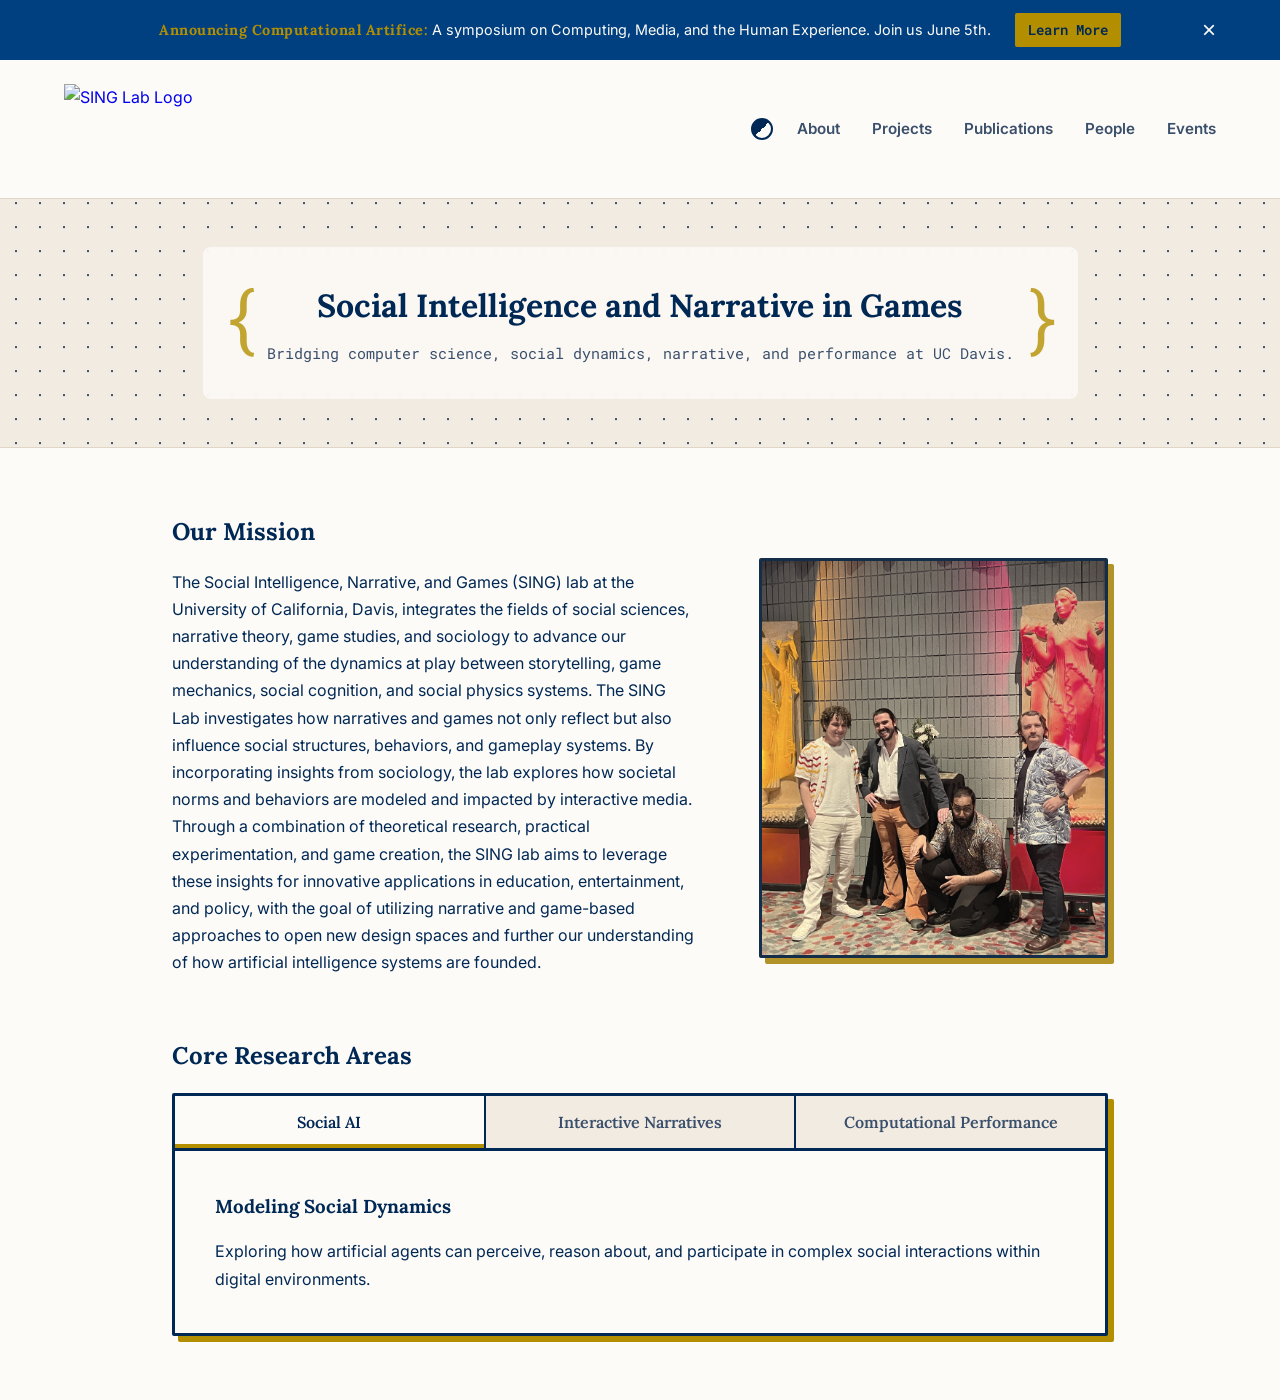
==== index.html @ 9c3cd9ea "adding new images and adjusting readme" ====
<!DOCTYPE html>
<html lang="en">
<head>
    <meta charset="UTF-8">
    <meta name="viewport" content="width=device-width, initial-scale=1.0">
    <meta name="description" content="Explore the SING Lab at UC Davis. We research social intelligence, interactive narrative, and computational performance in games and AI.">
    <title>About | SING Lab</title>
    <link rel="stylesheet" href="style.css">
    <link href="https://fonts.googleapis.com/css2?family=Lora:wght@400;600&family=Inter:wght@300;400;600&family=Roboto+Mono:wght@700&display=swap" rel="stylesheet">
</head>
<body>
    <div class="symposium-banner" id="symposium-banner">
        <span class="banner-text"><strong>Announcing Computational Artifice:</strong> A symposium on Computing, Media, and the Human Experience. Join us June 5th.</span>
        <a href="events.html" class="banner-btn">Learn More</a>
        <button id="close-banner" class="close-banner-btn" aria-label="Dismiss banner">&times;</button>
    </div>

    <nav>
        <a href="index.html" class="nav-brand">
            <img src="media/sing-logo-test.png" alt="SING Lab Logo" class="brand-icon">
        </a>
        <button id="theme-toggle" class="theme-btn" aria-label="Toggle Dark Mode"></button>
        <button class="hamburger" aria-label="Toggle navigation">
            <span class="bar"></span>
            <span class="bar"></span>
            <span class="bar"></span>
        </button>

        <ul class="nav-links">
            <li><a href="index.html">About</a></li>
            <li><a href="projects.html">Projects</a></li>
            <li><a href="publications.html">Publications</a></li>
            <li><a href="people.html">People</a></li>
            <li><a href="events.html">Events</a></li>
        </ul>
    </nav>

    <header class="hero">
        <div class="container hero-content">
            <h1 id="glitch-target">Social Intelligence and Narrative in Games</h1>
            <p>Bridging computer science, social dynamics, narrative, and performance at UC Davis.</p>
        </div>
    </header>

    <section class="container pb-2 split-layout">
        <div class="about-text">
            <h2>Our Mission</h2>
            <p>The Social Intelligence, Narrative, and Games (SING) lab at the University of California, Davis, integrates the fields of social sciences, narrative theory, game studies, and sociology to advance our understanding of the dynamics at play between storytelling, game mechanics, social cognition, and social physics systems. The SING Lab investigates how narratives and games not only reflect but also influence social structures, behaviors, and gameplay systems. By incorporating insights from sociology, the lab explores how societal norms and behaviors are modeled and impacted by interactive media. Through a combination of theoretical research, practical experimentation, and game creation, the SING lab aims to leverage these insights for innovative applications in education, entertainment, and policy, with the goal of utilizing narrative and game-based approaches to open new design spaces and further our understanding of how <span class="unstable-text" data-text="artificial intelligence systems">artificial intelligence systems</span> are founded.</p>
            <br>
        </div>
        
        <div class="about-image">
            <img src="media/people/team.jpg" alt="The SING Lab Team" class="image-frame" style="min-height: 400px;">
        </div>
    </section>

    <section id="research" class="container pt-0">
        <h2>Core Research Areas</h2>
        <div class="tab-container">
            <div class="tab-buttons">
                <button class="tab-btn active" onclick="openTab(event, 'social-ai')">Social AI</button>
                <button class="tab-btn" onclick="openTab(event, 'interactive-narrative')">Interactive Narratives</button>
                <button class="tab-btn" onclick="openTab(event, 'computational-performance')">Computational Performance</button>
            </div>

            <div id="social-ai" class="tab-content active">
                <h3>Modeling Social Dynamics</h3>
                <p>Exploring how artificial agents can perceive, reason about, and participate in complex social interactions within digital environments.</p>
            </div>

            <div id="interactive-narrative" class="tab-content">
                <h3>Algorithmic Story Generation</h3>
                <p>Focusing on the computational authoring of complex narratives, creating systems that autonomously generate compelling dramatic arcs, dynamic plotlines, and deeply expressive story worlds.</p>
            </div>

            <div id="computational-performance" class="tab-content">
                <h3>Theatrical and Artistic Execution</h3>
                <p>Bridging computer science and the performing arts by developing systems that model stagecraft and seek to enable human-like artistic performances in virtual spaces.</p>
            </div>
        </div>
    </section>

    <script src="script.js"></script>
</body>
</html>
---- style.css ----
/* =========================================
   1. GLOBAL VARIABLES & BASE STYLES
   ========================================= */
:root {
    /* Modern Parchment & UC Davis Theme */
    --bg-main: #FDFBF7;       /* Bright, warm ivory (Main Parchment) */
    --bg-secondary: #F2EBE1;  /* Slightly deeper cream for contrast */
    --text-main: #002855;     /* Deep Navy (Aggie Blue) */
    --text-muted: #3A4F6B;    /* Lighter blue-gray for secondary text */
    --accent-blue: #004080;   /* Academic Blue */
    --accent-gold: #B38F00;   /* Refined UC Davis Gold */
    --border-color: #E0D6C8;  /* Warm, subtle border */
    
    /* Typography */
    --font-heading: 'Lora', serif;
    --font-body: 'Inter', sans-serif;
    --font-mono: 'Roboto Mono', monospace;
}

* {
    margin: 0;
    padding: 0;
    box-sizing: border-box;
}

body {
    font-family: var(--font-body);
    background-color: var(--bg-main);
    color: var(--text-main);
    line-height: 1.7;
}

h1, h2, h3 {
    font-family: var(--font-heading);
    color: var(--text-main);
    margin-bottom: 1rem;
}

/* =========================================
   1.5 DARK MODE VARIABLES & TOGGLE BUTTON
   ========================================= */

body.dark-theme {
    --bg-main: #0D1520;       
    --bg-secondary: #162032;  
    --text-main: #E2E8F0;     
    --text-muted: #94A3B8;    
    --accent-blue: #60A5FA;   
    --accent-gold: #C5A059;   /* Softer, antique brass/gold instead of bright yellow */
    --border-color: #1E293B;  
}

.theme-btn {
    width: 22px;
    height: 22px;
    border-radius: 50%;
    border: 2px solid var(--text-main);
    /* Creates a 50/50 diagonal split */
    background: linear-gradient(135deg, var(--text-main) 50%, transparent 50%);
    padding: 0;
    cursor: pointer;
    margin-right: 1.5rem;
    margin-left: auto; /* Pushes it to the right on mobile */
    transition: transform 0.3s ease, border-color 0.3s ease;
}

.theme-btn:hover {
    transform: scale(1.1);
}

/* Update the circle's colors when in dark mode */
body.dark-theme .theme-btn {
    border-color: var(--accent-gold);
    background: linear-gradient(135deg, var(--accent-gold) 50%, transparent 50%);
}

/* =========================================
   DARK MODE: HERO CONTENT OVERRIDES
   ========================================= */
.dark-theme .hero-content {
    /* Converts your Deep Slate background (#0D1520) into a transparent RGBA */
    background-color: rgba(13, 21, 32, 0.85); 
}

/* Optional: Make the brackets Syntax Blue in dark mode for an IDE feel */
.dark-theme .hero-content::before,
.dark-theme .hero-content::after {
    color: var(--accent-blue); 
}

/* =========================================
   2. UTILITIES & CONTAINERS
   ========================================= */
.container {
    max-width: 1000px;
    margin: 0 auto;
    padding: 4rem 2rem;
}

/* Replaces inline styles for specific spacing tweaks */
.pt-0 { padding-top: 0 !important; }
.pb-2 { padding-bottom: 2rem !important; }
.mb-4 { margin-bottom: 4rem !important; }

/* Replaces inline styles for empty states and loading messages */
.text-italic-muted {
    color: var(--text-muted);
    font-style: italic;
}

/* =========================================
   3. NAVIGATION & HAMBURGER
   ========================================= */
nav {
    display: flex;
    justify-content: space-between;
    align-items: center;
    padding: 1.5rem 5%;
    background-color: var(--bg-main);
    border-bottom: 1px solid var(--border-color);
    position: sticky;
    top: 0;
    z-index: 100;
}

/* =========================================
   NAVBAR BRANDING (LOGO & TEXT)
   ========================================= */
.nav-brand {
    display: flex;
    align-items: center;
    gap: 0.8rem; /* Space between the image and the text */
    text-decoration: none;
    cursor: pointer;
}

.brand-icon {
    height: 90px; /* Increased from 36px so it's clearly legible */
    width: auto;
    object-fit: contain;
}

.brand-text {
    font-family: var(--font-mono);
    font-size: 1.4rem;
    font-weight: 700;
    color: var(--text-main);
    /* Set a fixed width so the navbar doesn't jump around when the text scrambles */
    min-width: 105px; 
    display: inline-block;
}

/* Ensure the text color correctly swaps in Dark Mode */
.dark-theme .brand-text {
    color: var(--text-main); 
}

.nav-links {
    display: flex;
    list-style: none;
    gap: 2rem;
}

.nav-links a {
    text-decoration: none;
    color: var(--text-muted);
    font-weight: 600;
    font-size: 0.95rem;
    transition: color 0.2s ease;
}

.nav-links a:hover {
    color: var(--accent-gold); 
}

/* Highlights the currently active page in the navbar */
.nav-links a.active {
    color: var(--accent-gold);
    font-weight: 600;
    border-bottom: 2px solid var(--accent-gold);
}

.hamburger {
    display: none;
    background: none;
    border: none;
    cursor: pointer;
    padding: 0.5rem;
}

.hamburger .bar {
    display: block;
    width: 25px;
    height: 3px;
    margin: 5px auto;
    background-color: var(--text-main); 
    transition: all 0.3s ease-in-out;
}

.hamburger:hover .bar {
    background-color: var(--accent-gold);
}

/* =========================================
   4. HERO SECTIONS (ALL PAGES)
   ========================================= */
.hero {
    /* Slightly reduced padding */
    padding: 3rem 1.5rem; 
    background-color: var(--bg-secondary);
    border-bottom: 1px solid var(--border-color);
    text-align: center;
    
    /* Subtle Computational Dot Grid */
    background-image: radial-gradient(var(--text-muted) 1px, transparent 1px);
    background-size: 24px 24px;
    background-position: center;
}

.hero-content {
    display: inline-block;
    padding: 2rem 4rem; /* Extra side padding to give the brackets room to breathe */
    position: relative; 
    
    /* The Contrast Fix: A frosted background that softens the dots behind the text */
    background-color: rgba(253, 251, 247, 0.85); /* Your ivory color at 85% opacity */
    backdrop-filter: blur(4px);
    -webkit-backdrop-filter: blur(4px);
    
    border-radius: 8px;
    border: none;
    box-shadow: none;
}

/* The Brackets */
.hero-content::before,
.hero-content::after {
    font-family: var(--font-mono);
    color: var(--accent-gold);
    font-size: 4.5rem; /* Slightly larger */
    font-weight: 400; /* Slightly thicker */
    position: absolute;
    top: 50%;
    transform: translateY(-55%);
    opacity: 0.8; /* Increased from 0.3 so they clearly stand out */
}

.hero-content::before {
    content: '{';
    left: 1rem;
}

.hero-content::after {
    content: '}';
    right: 1rem;
}

/* Specific modifier for the 404 page */
.hero.hero-compact {
    padding: 3rem 2rem; 
}

.hero h1 {
    color: var(--text-main);
    margin-bottom: 0.5rem;
}

.hero p {
    color: var(--text-muted);
    font-family: var(--font-mono); /* Use the mono font for the sub-header */
    font-size: 0.95rem;
}

/* =========================================
   5. INDEX PAGE: RESEARCH TABS
   ========================================= */
.tab-container {
    background-color: var(--bg-main);
    overflow: hidden;
    border: 3px solid var(--text-main);
    border-radius: 2px;
    box-shadow: 6px 6px 0px var(--accent-gold);
}

.tab-buttons {
    display: flex;
    background-color: var(--bg-secondary);
    border-bottom: 3px solid var(--text-main);
}

.tab-btn {
    flex: 1;
    background: none;
    padding: 1rem;
    font-size: 1rem;
    font-family: var(--font-heading);
    font-weight: 600;
    color: var(--text-muted);
    cursor: pointer;
    transition: all 0.3s ease;
    border: none;
    border-right: 2px solid var(--text-main);
}

.tab-btn:last-child {
    border-right: none;
}

.tab-btn:hover {
    background-color: #E8DECC;
}

.tab-btn.active {
    background-color: var(--bg-main);
    color: var(--text-main);
    box-shadow: inset 0 -4px 0 var(--accent-gold); 
}

.tab-content {
    display: none;
    padding: 2.5rem;
    animation: fadeIn 0.4s ease-in-out;
}

.tab-content.active {
    display: block;
}

@keyframes fadeIn {
    from { opacity: 0; transform: translateY(5px); }
    to { opacity: 1; transform: translateY(0); }
}

/* =========================================
   6. PEOPLE PAGE: TEAM CARDS
   ========================================= */
.team-grid {
    display: grid;
    grid-template-columns: repeat(auto-fit, minmax(300px, 1fr));
    gap: 2rem;
    margin-top: 2rem;
}

.team-card {
    background-color: var(--bg-main);
    padding: 2rem;
    border: 3px solid var(--text-main);
    border-radius: 2px;
    box-shadow: 6px 6px 0px var(--accent-gold);
}

.team-card h3 {
    color: var(--accent-blue);
    margin-bottom: 0.5rem;
}

.role {
    font-family: var(--font-mono);
    font-size: 0.85rem;
    color: var(--accent-gold);
    margin-bottom: 1rem;
    display: block;
}

.profile-pic {
    width: 180px; /* Increased from 150px */
    height: 180px; /* Increased from 150px */
    border-radius: 50%;
    object-fit: cover; /* Ensures non-square images aren't stretched */
    object-position: center 10%; /* OPTIONAL FIX: Shifts the focus slightly upward if heads are being cut off */
    border: 3px solid var(--text-main);
    box-shadow: 4px 4px 0px var(--accent-gold);
    margin-bottom: 1.5rem;
    
    /* Applies the same subtle vintage warmth used on project images */
    filter: sepia(0.2) contrast(0.95);
    transition: all 0.3s ease;
}

.profile-pic:hover {
    filter: sepia(0) contrast(1);
    transform: translateY(-2px);
    box-shadow: 4px 6px 0px var(--accent-gold);
}

/* Optional: Centers the content inside the team cards for a cleaner directory look */
.team-card {
    text-align: center;
    display: flex;
    flex-direction: column;
    align-items: center;
}

/* =========================================
   6.5 CONTACT & SOCIAL ICONS
   ========================================= */
.contact-strip {
    display: flex;
    justify-content: center; /* Centers both items neatly in the card */
    align-items: center;
    gap: 1.5rem; /* Guarantees space between email and socials */
    flex-wrap: wrap; /* Allows stacking on very small screens to prevent overlap */
    
    margin-top: auto; /* Pushes the strip to the bottom of the card */
    padding-top: 1.2rem;
    border-top: 1px dashed var(--border-color);
}

.email-link {
    font-family: var(--font-mono);
    font-size: 0.85rem;
    color: var(--accent-blue);
    text-decoration: none;
    transition: color 0.2s ease;
}

.email-link:hover {
    color: var(--accent-gold);
    text-decoration: underline;
}

.social-icons {
    display: flex;
    gap: 0.8rem;
}

.social-icon svg {
    width: 18px;
    height: 18px;
    fill: var(--text-muted);
    transition: fill 0.2s ease, transform 0.2s ease;
}

.social-icon:hover svg {
    fill: var(--accent-gold);
    transform: translateY(-2px); /* Slight 'pop' effect on hover */
}

/* =========================================
   7. PROJECTS PAGE: PROJECT CARDS
   ========================================= */
.project-grid {
    display: grid;
    grid-template-columns: repeat(auto-fit, minmax(350px, 1fr));
    gap: 2.5rem;
    margin-top: 2rem;
}

.project-card {
    background-color: var(--bg-main);
    padding: 2.5rem;
    border: 3px solid var(--text-main);
    border-radius: 2px;
    box-shadow: 6px 6px 0px var(--accent-gold);
    display: flex;
    flex-direction: column;
}

.project-card h3 {
    color: var(--accent-blue);
    margin-bottom: 0.5rem;
    font-size: 1.4rem;
}

.project-meta {
    font-family: var(--font-mono);
    font-size: 0.85rem;
    color: var(--accent-gold);
    margin-bottom: 1.5rem;
    display: block;
    border-bottom: 1px solid var(--border-color);
    padding-bottom: 0.5rem;
}

.project-card p {
    flex-grow: 1;
}

/* Forces project images to show their full width without cropping */
.project-card .image-frame {
    object-fit: contain;
    background-color: var(--bg-secondary); /* Provides a nice matte backdrop for any empty space */
    border-bottom: 2px solid var(--text-main); /* Optional: Gives the bottom edge a clean structural line */
}

/* =========================================
   8. PUBLICATIONS PAGE: PUBLICATION LISTS
   ========================================= */

/* Remove the old .pub-container-box entirely */

.pub-list {
    list-style: none;
    margin-top: 1rem;
    margin-bottom: 3rem; /* Adds space before the next year */
}

/* Turn each paper into an individual "Catalog Card" */
.pub-item {
    display: flex;
    flex-direction: column;
    gap: 0.4rem;
    background-color: var(--bg-main);
    padding: 1.5rem 2rem;
    border: 2px solid var(--text-main);
    border-radius: 2px;
    margin-bottom: 1.5rem;
    
    /* A softer shadow for the cards to keep the page from feeling too heavy */
    box-shadow: 4px 4px 0px var(--border-color); 
    transition: transform 0.2s ease, box-shadow 0.2s ease;
}

/* Interactive hover effect so the cards feel alive */
.pub-item:hover {
    transform: translateY(-2px);
    box-shadow: 4px 6px 0px var(--accent-gold);
}

.pub-title {
    font-size: 1.25rem;
    font-weight: 600;
    color: var(--accent-blue);
    line-height: 1.4;
}

.pub-authors {
    color: var(--text-main);
    font-weight: 600; 
    font-size: 1rem;
}

.pub-venue-block {
    font-size: 0.95rem;
    color: var(--text-muted);
}

.pub-venue {
    font-style: italic; 
}

.pub-actions {
    display: flex;
    gap: 0.8rem;
    margin-top: 0.8rem;
    padding-top: 0.8rem;
    border-top: 1px dashed var(--border-color); /* Subtle divider above links */
}

.pub-action-btn {
    font-family: var(--font-mono);
    font-size: 0.8rem;
    text-transform: uppercase;
    text-decoration: none;
    color: var(--accent-gold);
    border: 1px solid var(--accent-gold);
    padding: 0.2rem 0.6rem;
    border-radius: 2px;
    transition: all 0.2s ease;
}

.pub-action-btn:hover {
    background-color: var(--accent-gold);
    color: var(--bg-main);
}

/* =========================================
   9. EVENTS PAGE: SYMPOSIUM CARDS & TIMERS
   ========================================= */
.featured-event {
    background-color: var(--bg-main);
    padding: 3rem;
    border: 3px solid var(--text-main);
    border-radius: 2px;
    box-shadow: 8px 8px 0px var(--accent-gold);
    margin-bottom: 4rem;
    position: relative;
    overflow: hidden; /* Keeps the watermark inside the card */
}

/* The Subtle Watermark */
.featured-event::after {
    content: '"';
    position: absolute;
    right: 10px;
    bottom: -120px;
    font-size: 20rem;
    font-family: var(--font-heading); /* Serif font makes the quote mark look elegant */
    color: var(--accent-gold);
    opacity: 0.05; 
    pointer-events: none;
}

.event-header {
    display: flex;
    justify-content: space-between;
    align-items: flex-start;
    flex-wrap: wrap;
    gap: 2rem;
    border-bottom: 2px solid var(--text-main);
    padding-bottom: 1.5rem;
    margin-bottom: 2rem;
}

.event-title h2 {
    font-size: 2.5rem;
    color: var(--accent-blue);
    margin-bottom: 0.5rem;
}

.event-meta {
    font-family: var(--font-mono);
    color: var(--accent-gold);
    font-weight: bold;
}

.countdown {
    display: flex;
    gap: 1rem;
    text-align: center;
}

.time-box {
    background-color: var(--bg-secondary);
    border: 2px solid var(--text-main);
    padding: 1rem;
    min-width: 80px;
}

.time-box span {
    display: block;
    font-family: var(--font-mono);
    font-size: 1.5rem;
    color: var(--text-main);
    font-weight: bold;
}

.time-box small {
    font-family: var(--font-heading);
    font-size: 0.8rem;
    color: var(--text-muted);
    text-transform: uppercase;
}

.speaker-list {
    display: grid;
    grid-template-columns: repeat(auto-fit, minmax(200px, 1fr));
    gap: 1.5rem;
    margin-top: 2rem;
    padding-top: 2rem;
    border-top: 1px dashed var(--border-color);
}

.speaker h4 {
    color: var(--text-main);
    margin-bottom: 0.2rem;
}

.speaker p {
    font-size: 0.85rem;
    color: var(--text-muted);
}

/* =========================================
   Call to Action (CTA) Buttons
   ========================================= */
.cta-btn {
    display: inline-block;
    background-color: var(--accent-gold);
    color: var(--bg-main);
    padding: 0.8rem 1.5rem;
    text-decoration: none;
    font-family: var(--font-mono);
    font-weight: bold;
    border-radius: 4px;
    box-shadow: 4px 4px 0px var(--text-main);
    transition: transform 0.2s ease, box-shadow 0.2s ease;
}

.cta-btn:hover {
    transform: translateY(-2px);
    box-shadow: 4px 6px 0px var(--text-main);
}

/* =========================================
   10. 404 PAGE: INTERACTIVE TERMINAL
   ========================================= */
.story-container {
    background-color: var(--bg-secondary);
    padding: 3rem;
    border: 3px solid var(--text-main);
    border-radius: 2px;
    box-shadow: 6px 6px 0px var(--accent-gold);
    min-height: 300px;
    display: flex;
    flex-direction: column;
    justify-content: center;
}

#story-text {
    font-family: var(--font-heading);
    font-size: 1.25rem;
    margin-bottom: 2rem;
    color: var(--text-main);
}

.choices {
    display: flex;
    flex-direction: column;
    gap: 1rem;
}

.choice-btn {
    background-color: var(--bg-main);
    color: var(--accent-blue);
    border: 2px solid var(--accent-blue);
    padding: 1rem;
    font-family: var(--font-mono);
    font-size: 0.9rem;
    cursor: pointer;
    transition: all 0.2s ease;
    text-align: left;
}

.choice-btn:hover {
    background-color: var(--accent-blue);
    color: var(--bg-main);
}

/* =========================================
   11. SPLIT LAYOUTS & IMAGE FRAMES
   ========================================= */

/* Two-column grid for the About section */
.split-layout {
    display: grid;
    grid-template-columns: 3fr 2fr; /* Text takes 60%, Image takes 40% */
    gap: 4rem;
    align-items: center;
}

/* Two-column grid for the Research Tabs */
.tab-split {
    display: grid;
    grid-template-columns: 2fr 1fr; /* Text takes 66%, Image takes 33% */
    gap: 2rem;
    align-items: start;
}

/* The Manuscript Image Frame */
.image-frame {
    width: 100%;
    height: 100%;
    min-height: 250px;
    object-fit: cover; /* Ensures photos fill the box without stretching */
    display: block;
    background-color: var(--border-color); /* Acts as a placeholder color if no image is loaded */
    border: 3px solid var(--text-main);
    border-radius: 2px;
    box-shadow: 6px 6px 0px var(--accent-gold);
    
    /* A subtle aesthetic touch: gives images a slight warm tint to match the parchment, which clears on hover */
    filter: sepia(0.3) contrast(0.95);
    transition: all 0.3s ease;
}

.image-frame:hover {
    filter: sepia(0) contrast(1);
    transform: translateY(-2px);
    box-shadow: 6px 8px 0px var(--accent-gold);
}

/* =========================================
   12. GLOBAL SYMPOSIUM BANNER
   ========================================= */
.symposium-banner {
    background-color: var(--accent-blue);
    color: var(--bg-main);
    text-align: center;
    padding: 0.8rem 5%;
    
    /* Flexbox for centering */
    display: flex;
    justify-content: center;
    align-items: center;
    gap: 1.5rem;
    font-family: var(--font-body);
    font-size: 0.9rem;
    
    /* Add relative positioning so the close button can anchor to the right edge */
    position: relative; 
    z-index: 101; 
}

.banner-text strong {
    font-family: var(--font-heading);
    color: var(--accent-gold); /* Gold highlight for the symposium name */
    letter-spacing: 0.5px;
}

.banner-btn {
    background-color: var(--accent-gold);
    color: var(--text-main);
    text-decoration: none;
    padding: 0.3rem 0.8rem;
    font-weight: 600;
    font-family: var(--font-mono);
    border-radius: 2px;
    transition: all 0.2s ease;
}

.banner-btn:hover {
    background-color: var(--bg-main);
    color: var(--text-main);
}

.close-banner-btn {
    background: none;
    border: none;
    color: var(--bg-main);
    font-size: 1.5rem;
    cursor: pointer;
    
    /* Absolute positioning removes it from the flex flow, fixing the centering */
    position: absolute;
    right: 5%; 
    transition: transform 0.2s ease;
}

.close-banner-btn:hover {
    transform: scale(1.2);
}

/* Fix the banner colors in dark mode for readability and contrast */
body.dark-theme .symposium-banner {
    background-color: #1A2B45; /* A distinct, rich dark navy to separate it from the header's --bg-secondary */
    color: var(--text-main);   /* Swaps the text to crisp off-white so it is highly readable */
    border-bottom: 1px solid var(--border-color);
}

body.dark-theme .symposium-banner .close-banner-btn {
    color: var(--text-muted); /* Softens the 'X' slightly so it doesn't overpower the text */
}

body.dark-theme .banner-text strong {
    color: var(--accent-gold); /* Keeps the muted brass highlight */
}

/* =========================================
   13. SYMPOSIUM TIMELINE
   ========================================= */
.program-timeline {
    margin-top: 1.5rem;
    display: flex;
    flex-direction: column;
    gap: 1.5rem; /* This creates the space between the events */
}

.timeline-item {
    position: relative;
    padding-left: 2.5rem; /* Space between the circle/line and the text */
    display: flex;
    gap: 2rem;
}

/* 1. Draw the Connecting Line */
.timeline-item::after {
    content: '';
    position: absolute;
    
    /* Perfect horizontal centering: Circle is 14px wide. Line is 2px wide. 
       (14/2) - (2/2) = 6px offset from the left. */
    left: 6px; 
    
    /* Start exactly at the top of the circle */
    top: 0.3rem; 
    
    /* Height perfectly bridges the item and the 1.5rem gap to the next item */
    height: calc(100% + 1.5rem); 
    width: 2px;
    background-color: var(--accent-gold);
    z-index: 1; /* Puts the line behind the circle */
}

/* Hide the line on the very last event so it doesn't dangle */
.timeline-item:last-child::after {
    display: none;
}

/* 2. Draw the Circle */
.timeline-item::before {
    content: '';
    position: absolute;
    left: 0; 
    top: 0.3rem; /* Aligns vertically with the text */
    
    /* 10px width + 4px border = 14px total width */
    width: 10px;
    height: 10px;
    border-radius: 50%;
    background-color: var(--bg-main);
    border: 2px solid var(--accent-gold);
    z-index: 2; /* Keeps the circle sitting on top of the line */
}

.timeline-item .time {
    font-family: var(--font-mono);
    color: var(--accent-gold);
    font-weight: 700;
    min-width: 80px;
}

.timeline-item .session h4 {
    color: var(--text-main);
    margin-bottom: 0.2rem;
    font-size: 1.1rem;
}

.timeline-item .session p {
    color: var(--text-muted);
    font-size: 0.9rem;
    font-style: italic;
}

/* =========================================
   14. MOBILE VIEWPORTS & RESPONSIVE DESIGN
   ========================================= */
@media screen and (max-width: 768px) {
    nav {
        flex-wrap: wrap;
        padding: 1rem 1.5rem;
    }

    .hamburger { display: block; }

    .nav-links {
        width: 100%;
        flex-direction: column;
        align-items: center;
        gap: 0;
        max-height: 0;
        overflow: hidden;
        transition: max-height 0.4s ease-in-out;
    }

    .nav-links.active {
        max-height: 350px; 
        margin-top: 1rem;
    }

    .nav-links a {
        display: block;
        padding: 1rem;
        width: 100%;
        text-align: center;
        border-top: 1px solid var(--border-color);
    }

    .hamburger.active .bar:nth-child(2) { opacity: 0; }
    .hamburger.active .bar:nth-child(1) { transform: translateY(8px) rotate(45deg); background-color: var(--accent-gold); }
    .hamburger.active .bar:nth-child(3) { transform: translateY(-8px) rotate(-45deg); background-color: var(--accent-gold); }

    .hero h1 { font-size: 2.2rem; }
    .hero p { font-size: 1.1rem; }
    .container { padding: 2.5rem 1.5rem; }
    
    /* NEW: Hero Bracket Mobile Fixes */
    .hero-content { padding: 1.5rem 2.5rem; }
    .hero-content::before, .hero-content::after { font-size: 3rem; }
    .hero-content::before { left: 0.5rem; }
    .hero-content::after { right: 0.5rem; }
    
    .tab-buttons { flex-direction: column; }
    .tab-btn { border-right: none; border-bottom: 2px solid var(--text-main); }
    .tab-btn:last-child { border-bottom: none; }
    .tab-btn.active { box-shadow: inset 6px 0 0 var(--accent-gold); }
    .tab-content { padding: 1.5rem; }
    
    .team-grid, .project-grid {
        grid-template-columns: 1fr;
        gap: 1.5rem;
    }
    
    /* UPDATED: Publication Card Mobile Fix */
    .pub-item { padding: 1.25rem 1.5rem; } 
    .pub-container-box { padding: 1.5rem; }

    /* Collapse split layouts into a single column on mobile */
    .split-layout, 
    .tab-split {
        grid-template-columns: 1fr;
        gap: 2rem;
    }

    /* Fixes overflowing CTA buttons by making them full-width */
    .cta-btn {
        display: block;
        width: 100%;
        text-align: center;
        box-sizing: border-box;
        white-space: normal; /* Ensures long text wraps instead of breaking the layout */
    }
}

/* =========================================
   15. EASTER EGG: TERMINAL THEME OVERRIDE
   ========================================= */
body.terminal-theme {
    --bg-main: #050505;
    --bg-secondary: #0a0a0a;
    --text-main: #00ff00; 
    --text-muted: #00aa00;
    --accent-blue: #00ff00;
    --accent-gold: #00ff00;
    --border-color: #004400;
}

/* Force Monospace and remove soft UI elements */
body.terminal-theme * {
    font-family: var(--font-mono) !important;
    border-radius: 0 !important;
    box-shadow: none !important;
}

/* Give images a retro green CRT monitor wash */
body.terminal-theme img,
body.terminal-theme .profile-pic,
body.terminal-theme .image-frame {
    filter: grayscale(100%) contrast(1.5) sepia(100%) hue-rotate(80deg) !important;
    border: 2px solid #00ff00 !important;
}

/* --- THE HERO OVERRIDES --- */

/* Convert the dot grid into a terminal wireframe grid */
body.terminal-theme .hero,
body.terminal-theme.dark-theme .hero {
    background-color: #021102; /* Deepest green/black */
    background-image: 
        linear-gradient(rgba(0, 255, 0, 0.15) 1px, transparent 1px),
        linear-gradient(90deg, rgba(0, 255, 0, 0.15) 1px, transparent 1px);
    background-size: 40px 40px; 
    border-bottom: 2px solid #00ff00;
}

/* Convert the frosted glass into a glowing terminal prompt box */
body.terminal-theme .hero-content,
body.terminal-theme.dark-theme .hero-content {
    background-color: rgba(5, 5, 5, 0.9);
    border: 1px solid #00ff00;
    backdrop-filter: none;
    -webkit-backdrop-filter: none;
    box-shadow: 0 0 20px rgba(0, 255, 0, 0.15); /* Soft neon glow */
}

/* Force the curly brackets to match the neon theme */
body.terminal-theme .hero-content::before,
body.terminal-theme .hero-content::after,
body.terminal-theme.dark-theme .hero-content::before,
body.terminal-theme.dark-theme .hero-content::after {
    color: #00ff00;
    opacity: 1;
    text-shadow: 0 0 10px rgba(0, 255, 0, 0.5);
}

/* Disable the theme toggle while the terminal is active */
body.terminal-theme #theme-toggle {
    opacity: 0.2;
    pointer-events: none; /* Prevents clicking */
    cursor: not-allowed;
    filter: grayscale(100%);
}

/* =========================================
   16. EASTER EGG: UNSTABLE TEXT (SLICED)
   ========================================= */
.unstable-text {
    cursor: help;
    display: inline-block;
    position: relative;
    /* Instant color transition so the base text disappears immediately on hover */
    transition: color 0s; 
}

/* Duplicates the text twice so we can manipulate the halves */
.unstable-text::before,
.unstable-text::after {
    content: attr(data-text);
    position: absolute;
    top: 0;
    left: 0;
    width: 100%;
    height: 100%;
    color: var(--accent-gold);
    opacity: 0; /* Hidden until hover */
    pointer-events: none;
}

/* Crops this layer so ONLY the top 50% is visible */
.unstable-text::before {
    clip-path: polygon(0 0, 100% 0, 100% 50%, 0 50%);
}

/* Crops this layer so ONLY the bottom 50% is visible */
.unstable-text::after {
    clip-path: polygon(0 50%, 100% 50%, 100% 100%, 0 100%);
}

/* The Hover Trigger */
.unstable-text:hover {
    color: transparent; /* Hides the original text */
}

/* Reveal and animate the halves */
.unstable-text:hover::before {
    opacity: 1;
    animation: snap-right 0.2s cubic-bezier(0.25, 1, 0.5, 1) 1;
}

.unstable-text:hover::after {
    opacity: 1;
    animation: snap-left 0.2s cubic-bezier(0.25, 1, 0.5, 1) 1;
}

/* Keyframes for the sharp, mechanical snap */
@keyframes snap-right {
    0%   { transform: translateX(0); }
    15%  { transform: translateX(8px); }
    85%  { transform: translateX(8px); }
    100% { transform: translateX(0); }
}

@keyframes snap-left {
    0%   { transform: translateX(0); }
    15%  { transform: translateX(-8px); }
    85%  { transform: translateX(-8px); }
    100% { transform: translateX(0); }
}
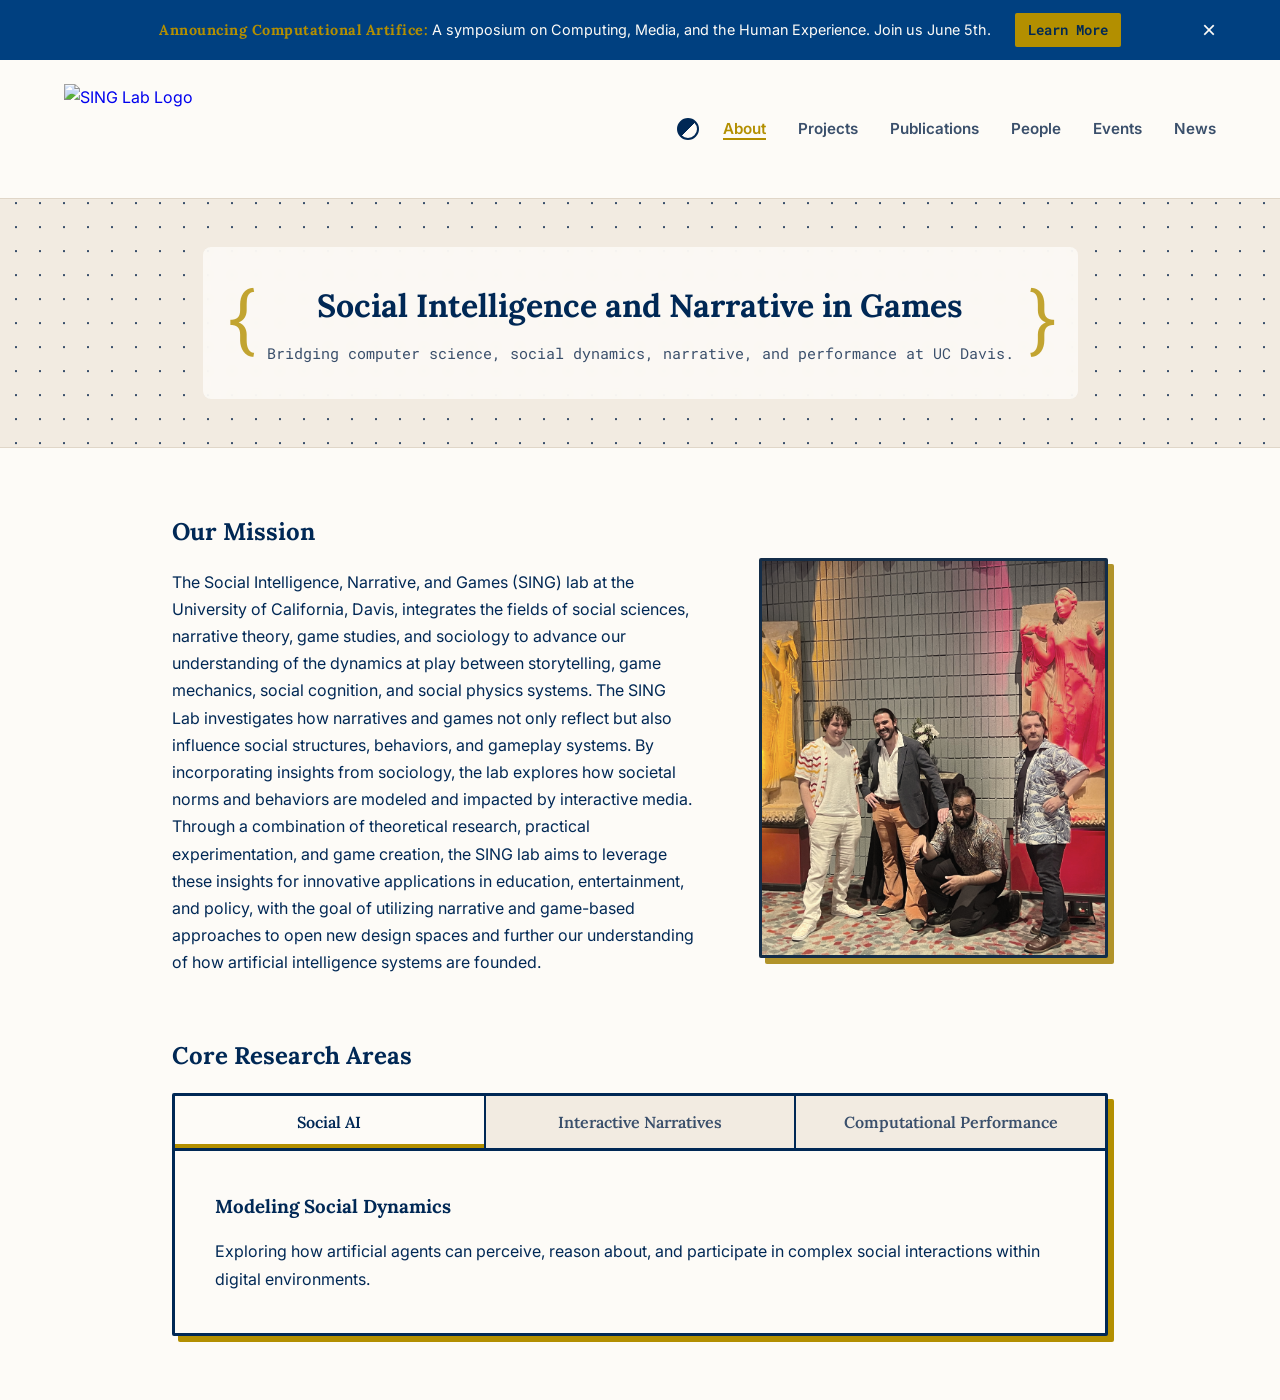
==== commit 922c6499: "adding dois to pubs and creating news page" ====
--- a/index.html
+++ b/index.html
@@ -1,4 +1,4 @@
-<!DOCTYPE html>
+﻿<!DOCTYPE html>
 <html lang="en">
 <head>
     <meta charset="UTF-8">
@@ -32,6 +32,7 @@
             <li><a href="publications.html">Publications</a></li>
             <li><a href="people.html">People</a></li>
             <li><a href="events.html">Events</a></li>
+            <li><a href="news.html">News</a></li>
         </ul>
     </nav>
 
--- a/style.css
+++ b/style.css
@@ -1000,6 +1000,28 @@
         box-sizing: border-box;
         white-space: normal; /* Ensures long text wraps instead of breaking the layout */
     }
+
+    /* =========================================
+       Featured Event Mobile Overrides
+       ========================================= */
+    .featured-event {
+        padding: 1.5rem; /* Reduces the massive desktop padding */
+    }
+
+    .event-title h2 {
+        font-size: 2rem; /* Scales down the title slightly to prevent awkward wrapping */
+    }
+
+    .countdown {
+        flex-wrap: wrap; /* Allows the timer boxes to stack neatly on tiny screens */
+        justify-content: flex-start;
+    }
+    
+    /* Ensures the subtle watermark doesn't accidentally stretch the mobile viewport */
+    .featured-event::after {
+        font-size: 12rem;
+        bottom: -60px;
+    }
 }
 
 /* =========================================
@@ -1135,4 +1157,139 @@
     15%  { transform: translateX(-8px); }
     85%  { transform: translateX(-8px); }
     100% { transform: translateX(0); }
-}+}
+
+/* =========================================
+   13. NEWS & COMMUNITY PAGE
+   ========================================= */
+
+.news-grid {
+    display: flex;
+    flex-direction: column;
+    gap: 2rem;
+}
+
+.newspaper-card {
+    background-color: var(--bg-main);
+    padding: 2rem;
+    border: 3px solid var(--text-main);
+    border-radius: 2px;
+    box-shadow: 6px 6px 0px var(--accent-gold);
+    display: flex;
+    flex-direction: column;
+    gap: 0.5rem;
+    position: relative;
+    overflow: hidden;
+}
+
+.newspaper-card:before {
+    content: "PRESS";
+    position: absolute;
+    top: 5px;
+    right: -45px;
+    background-color: var(--accent-gold);
+    color: var(--bg-main);
+    font-family: var(--font-mono);
+    font-size: 0.8rem;
+    font-weight: bold;
+    text-align: center ;
+    padding: 0.85rem 3.5rem;
+    transform: rotate(45deg);
+    letter-spacing: 1px;
+}
+
+.newspaper-card h3 {
+    color: var(--text-main);
+    font-size: 1.5rem;
+    margin-bottom: 0.2rem;
+}
+
+.newspaper-meta {
+    font-family: var(--font-mono);
+    font-size: 0.85rem;
+    color: var(--accent-blue);
+    border-bottom: 1px dashed var(--border-color);
+    padding-bottom: 0.5rem;
+    margin-bottom: 0.5rem;
+}
+
+.newspaper-meta strong {
+    color: var(--accent-gold);
+}
+
+.newspaper-card a.read-more {
+    font-family: var(--font-mono);
+    font-size: 0.85rem;
+    color: var(--accent-gold);
+    text-decoration: none;
+    align-self: flex-start;
+    margin-top: 1rem;
+    border: 1px solid var(--accent-gold);
+    padding: 0.3rem 0.8rem;
+    transition: all 0.2s ease;
+}
+
+.newspaper-card a.read-more:hover {
+    background-color: var(--accent-gold);
+    color: var(--bg-main);
+}
+
+/* Community Outposts */
+.community-item {
+    background-color: var(--bg-secondary);
+    padding: 1.5rem;
+    border-left: 4px solid var(--accent-blue);
+    margin-bottom: 1.5rem;
+}
+
+.community-item h4 {
+    color: var(--text-main);
+    margin-bottom: 0.2rem;
+}
+
+.community-meta {
+    font-family: var(--font-mono);
+    font-size: 0.8rem;
+    color: var(--text-muted);
+    margin-bottom: 0.8rem;
+    display: block;
+}
+
+/* Chronicle */
+.log-timeline {
+    position: relative;
+    padding-left: 1.5rem;
+    border-left: 2px solid var(--border-color);
+}
+
+.log-item {
+    position: relative;
+    margin-bottom: 1.5rem;
+}
+
+.log-item::before {
+    content: "";
+    position: absolute;
+    left: -1.8rem;
+    top: 0.3rem;
+    width: 10px;
+    height: 10px;
+    border-radius: 50%;
+    background-color: var(--accent-gold);
+    border: 2px solid var(--bg-main);
+}
+
+.log-date {
+    font-family: var(--font-mono);
+    font-size: 0.75rem;
+    color: var(--accent-blue);
+    font-weight: bold;
+    display: block;
+    margin-bottom: 0.2rem;
+}
+
+.log-text {
+    font-size: 0.9rem;
+    color: var(--text-muted);
+}
+
